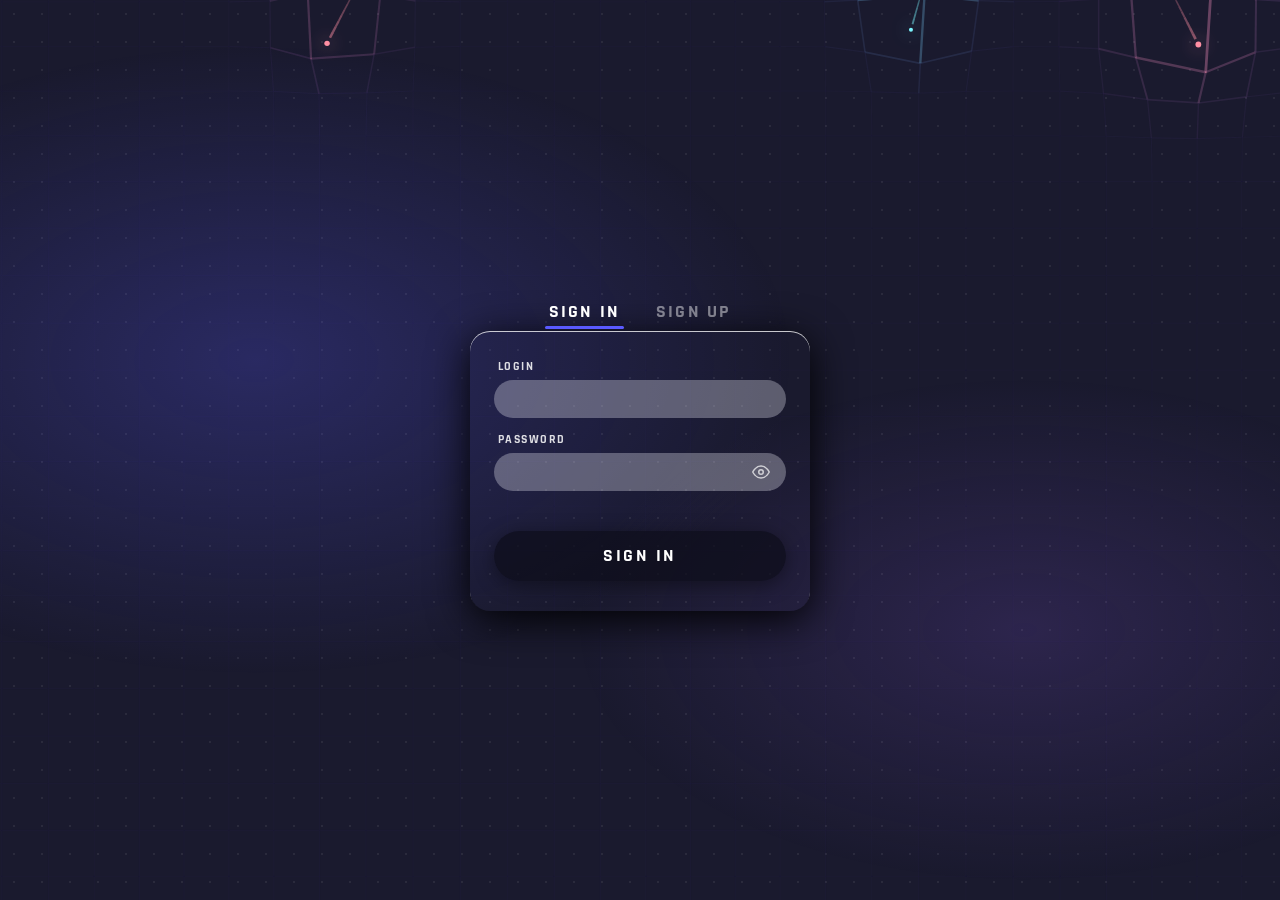
==== autorizate.html @ dbc45963 "releese" ====
<!DOCTYPE html>
<html lang="uk">
<head>
  <meta charset="UTF-8" />
  <meta name="viewport" content="width=device-width, initial-scale=1.0" />
  <title>School Table</title>
  <link rel="apple-touch-icon" href="icon.jpg">
  <link rel="stylesheet" href="Styles/Autorizate.css" />
  <link href="https://fonts.googleapis.com/css2?family=Rajdhani:wght@500;700&family=Nunito:wght@400;600;700&display=swap" rel="stylesheet" />
</head>
<body>

  <div class="bg-dots"></div>
  <div class="bg-glow"></div>

  <div class="auth-wrapper">

    <div class="tabs">
      <button class="tab active" id="tab-signin" onclick="switchTab('signin')">SIGN IN</button>
      <button class="tab" id="tab-signup" onclick="switchTab('signup')">SIGN UP</button>
    </div>

    <div class="card">

      <!-- SIGN IN -->
      <div class="form-panel active" id="panel-signin">
        <div class="field-group">
          <label class="field-label">LOGIN</label>
          <input type="text" class="field-input" id="si-username" autocomplete="username" />
        </div>
        <div class="field-group">
          <label class="field-label">PASSWORD</label>
          <div class="input-wrapper">
            <input type="password" class="field-input" id="si-password" autocomplete="current-password" />
            <button class="eye-btn" type="button" onclick="togglePassword('si-password', this)" tabindex="-1" aria-label="Показати пароль">
              <svg viewBox="0 0 24 24" fill="none" stroke="currentColor" stroke-width="2" stroke-linecap="round" stroke-linejoin="round">
                <path d="M1 12s4-8 11-8 11 8 11 8-4 8-11 8-11-8-11-8z"/><circle cx="12" cy="12" r="3"/>
              </svg>
            </button>
          </div>
        </div>
        <div class="spacer"></div>
        <button class="submit-btn" onclick="handleSignIn()">SIGN IN</button>
      </div>

      <!-- SIGN UP -->
      <div class="form-panel" id="panel-signup">
        <div class="field-group">
          <label class="field-label">NICKNAME</label>
          <input type="text" class="field-input" id="su-nickname" autocomplete="nickname" placeholder="Як вас бачитимуть" />
        </div>

        <div class="field-group">
          <label class="field-label">LOGIN</label>
          <input type="text" class="field-input" id="su-username" autocomplete="username" placeholder="Для входу" />
        </div>

        <div class="field-group">
          <label class="field-label">PASSWORD</label>
          <div class="input-wrapper">
            <input type="password" class="field-input" id="su-password" autocomplete="new-password" />
            <button class="eye-btn" type="button" onclick="togglePassword('su-password', this)" tabindex="-1" aria-label="Показати пароль">
              <svg viewBox="0 0 24 24" fill="none" stroke="currentColor" stroke-width="2" stroke-linecap="round" stroke-linejoin="round">
                <path d="M1 12s4-8 11-8 11 8 11 8-4 8-11 8-11-8-11-8z"/><circle cx="12" cy="12" r="3"/>
              </svg>
            </button>
          </div>
        </div>

        <div class="field-group">
          <label class="field-label">REPEAT PASSWORD</label>
          <div class="input-wrapper">
            <input type="password" class="field-input" id="su-repeat" autocomplete="new-password" />
            <button class="eye-btn" type="button" onclick="togglePassword('su-repeat', this)" tabindex="-1" aria-label="Показати пароль">
              <svg viewBox="0 0 24 24" fill="none" stroke="currentColor" stroke-width="2" stroke-linecap="round" stroke-linejoin="round">
                <path d="M1 12s4-8 11-8 11 8 11 8-4 8-11 8-11-8-11-8z"/><circle cx="12" cy="12" r="3"/>
              </svg>
            </button>
          </div>
        </div>

        <button class="submit-btn" onclick="handleSignUp()">SIGN UP</button>
      </div>

    </div>

    <div class="toast" id="toast"></div>

  </div>

  <script src="Js/tablesJs/config.js"></script>
  <script src="Js/Autorizate/Autorizate.js"></script>
  <script src="Js/Effects/Effect.js"></script>
</body>
</html>
---- Styles/Autorizate.css ----
/* ── RESET & BASE ── */
*, *::before, *::after { box-sizing: border-box; margin: 0; padding: 0; }

:root {
  --bg:        #1a1a2e;
  --surface:   #5252b8;
  --card:      #252560;
  --input-bg:  #d8d8e45b;
  --accent:    #5a5aff;
  --tab-dim:   rgba(255,255,255,0.45);
  --tab-act:   #ffffff;
  --btn-bg:    #0d0d1ab6;
  --btn-text:  #ffffff;
  --label:     rgba(255,255,255,0.85);
  --radius-card: 20px;
  --radius-input: 50px;
  --radius-btn:   50px;
  --font-head: 'Rajdhani', sans-serif;
  --font-body: 'Nunito', sans-serif;
  --transition: 0.35s cubic-bezier(0.4, 0, 0.2, 1);
}

body {
  min-height: 100vh;
  display: flex;
  align-items: center;
  justify-content: center;
  background: var(--bg);
  font-family: var(--font-body);
  overflow: hidden;
  position: relative;
}

/* ── BACKGROUND ── */
.bg-dots {
  position: fixed; inset: 0; z-index: 0;
  background-image: radial-gradient(circle, rgba(255,255,255,0.07) 1px, transparent 1px);
  background-size: 28px 28px;
  pointer-events: none;
}

.bg-glow {
  position: fixed; inset: 0; z-index: 0;
  background:
    radial-gradient(ellipse 60% 50% at 20% 40%, rgba(90,90,255,0.25) 0%, transparent 70%),
    radial-gradient(ellipse 50% 40% at 80% 70%, rgba(120,80,200,0.2) 0%, transparent 70%);
  pointer-events: none;
}

/* ── WRAPPER ── */
.auth-wrapper {
  position: relative;
  z-index: 1;
  display: flex;
  flex-direction: column;
  align-items: center;
  gap: 0;
  width: 340px;
}

/* ── TABS ── */
.tabs {
  display: flex;
  gap: 28px;
  margin-bottom: -2px;
  padding: 0 8px;
  position: relative;
  z-index: 2;
}

.tab {
  background: none;
  border: none;
  cursor: pointer;
  font-family: var(--font-head);
  font-size: 1.15rem;
  font-weight: 700;
  letter-spacing: 0.12em;
  color: var(--tab-dim);
  padding: 10px 4px;
  position: relative;
  transition: color var(--transition);
  outline: none;
}

.tab::after {
  content: '';
  position: absolute;
  bottom: 4px; left: 0; right: 0;
  height: 2.5px;
  background: var(--accent);
  border-radius: 2px;
  transform: scaleX(0);
  transition: transform var(--transition);
}

.tab.active {
  color: var(--tab-act);
}

.tab.active::after {
  transform: scaleX(1);
}

.tab:hover:not(.active) {
  color: rgba(255,255,255,0.7);
}

/* ── CARD ── */
.card {
  width: 100%;
  border-radius: var(--radius-card);
  padding: 28px 24px 24px;
  box-shadow:
    0 8px 40px rgba(0, 0, 0, 0.959),
    inset 0 1px 0 rgba(255, 255, 255, 0.76);
  position: relative;
  overflow: hidden;
  min-height: 280px;
}

/* ── FORM PANELS ── */
.form-panel {
  display: none;
  flex-direction: column;
  gap: 0;
  animation: fadeSlideIn 0.38s cubic-bezier(0.4,0,0.2,1) forwards;
}

.form-panel.active {
  display: flex;
}

@keyframes fadeSlideIn {
  from { opacity: 0; transform: translateY(12px); }
  to   { opacity: 1; transform: translateY(0); }
}

/* ── FIELD GROUP ── */
.field-group {
  display: flex;
  flex-direction: column;
  gap: 6px;
  margin-bottom: 14px;
}

.field-label {
  font-family: var(--font-head);
  font-size: 0.72rem;
  font-weight: 700;
  letter-spacing: 0.13em;
  color: var(--label);
  padding-left: 4px;
}

.field-input {
  background: var(--input-bg);
  border: none;
  border-radius: var(--radius-input);
  height: 38px;
  padding: 0 18px;
  font-family: var(--font-body);
  font-size: 0.9rem;
  color: #1a1a3a;
  outline: none;
  transition: background var(--transition), box-shadow var(--transition);
  width: 100%;
}

.field-input::placeholder {
  color: rgba(26, 26, 58, 0);
}

.field-input:focus {
  background: #adadd8;
  box-shadow: 0 0 0 3px rgba(90,90,255,0.35);
}

/* ── PASSWORD WRAPPER ── */
.input-wrapper {
  position: relative;
  display: flex;
  align-items: center;
}

.input-wrapper .field-input {
  padding-right: 44px;
}

.eye-btn {
  position: absolute;
  right: 12px;
  background: none;
  border: none;
  cursor: pointer;
  padding: 4px;
  display: flex;
  align-items: center;
  justify-content: center;
  color: rgba(255,255,255,0.7);
  transition: color 0.2s;
  outline: none;
}

.eye-btn:hover {
  color: rgba(255,255,255,1);
}

.eye-btn svg {
  width: 18px;
  height: 18px;
  pointer-events: none;
}

/* ── SPACER (for sign-in extra space) ── */
.spacer { height: 20px; }

/* ── SUBMIT BUTTON ── */
.submit-btn {
  width: 100%;
  height: 50px;
  background: var(--btn-bg);
  color: var(--btn-text);
  border: none;
  border-radius: var(--radius-btn);
  font-family: var(--font-head);
  font-size: 1.1rem;
  font-weight: 700;
  letter-spacing: 0.14em;
  cursor: pointer;
  margin-top: 6px;
  position: relative;
  overflow: hidden;
  transition: transform 0.15s, box-shadow 0.15s;
  box-shadow: 0 4px 20px rgba(0,0,0,0.4);
}

.submit-btn::before {
  content: '';
  position: absolute;
  inset: 0;
  background: linear-gradient(90deg, transparent 0%, rgba(255,255,255,0.08) 50%, transparent 100%);
  transform: translateX(-100%);
  transition: transform 0.5s ease;
}

.submit-btn:hover::before {
  transform: translateX(100%);
}

.submit-btn:hover {
  transform: translateY(-2px);
  box-shadow: 0 8px 28px rgba(0,0,0,0.5);
}

.submit-btn:active {
  transform: translateY(0);
  box-shadow: 0 2px 10px rgba(0,0,0,0.4);
}

/* ── TOAST ── */
.toast {
  position: fixed;
  bottom: 32px;
  left: 50%;
  transform: translateX(-50%) translateY(20px);
  background: rgba(20,20,50,0.95);
  color: #fff;
  font-family: var(--font-body);
  font-size: 0.88rem;
  padding: 10px 22px;
  border-radius: 50px;
  border: 1px solid rgba(90,90,255,0.4);
  box-shadow: 0 4px 20px rgba(0,0,0,0.4);
  opacity: 0;
  pointer-events: none;
  transition: opacity 0.3s, transform 0.3s;
  z-index: 100;
  white-space: nowrap;
}

.toast.show {
  opacity: 1;
  transform: translateX(-50%) translateY(0);
}

.toast.success { border-color: rgba(80,220,120,0.5); }
.toast.error   { border-color: rgba(255,80,80,0.5); }

.verify-timer {
  font-family: var(--font-head);
  font-size: 1.6rem;
  font-weight: 700;
  color: #ffffff;
  font-style: italic;
}

.verify-text {
  font-family: var(--font-head);
  font-size: 1rem;
  color: #ffffff;
  font-style: italic;
  text-align: center;
  margin-bottom: 16px;
}

.resend-btn {
  background: none;
  border: none;
  color: #ffffff;
  font-family: var(--font-head);
  font-size: 1rem;
  font-style: italic;
  cursor: pointer;
  padding: 4px;
}

.resend-btn:hover {
  text-decoration: underline;
}

.errorfield{
  border: 2px solid red;
  border-color: red;
}

.su-repeat{
  border: 2px solid red;
  border-color: red;
}
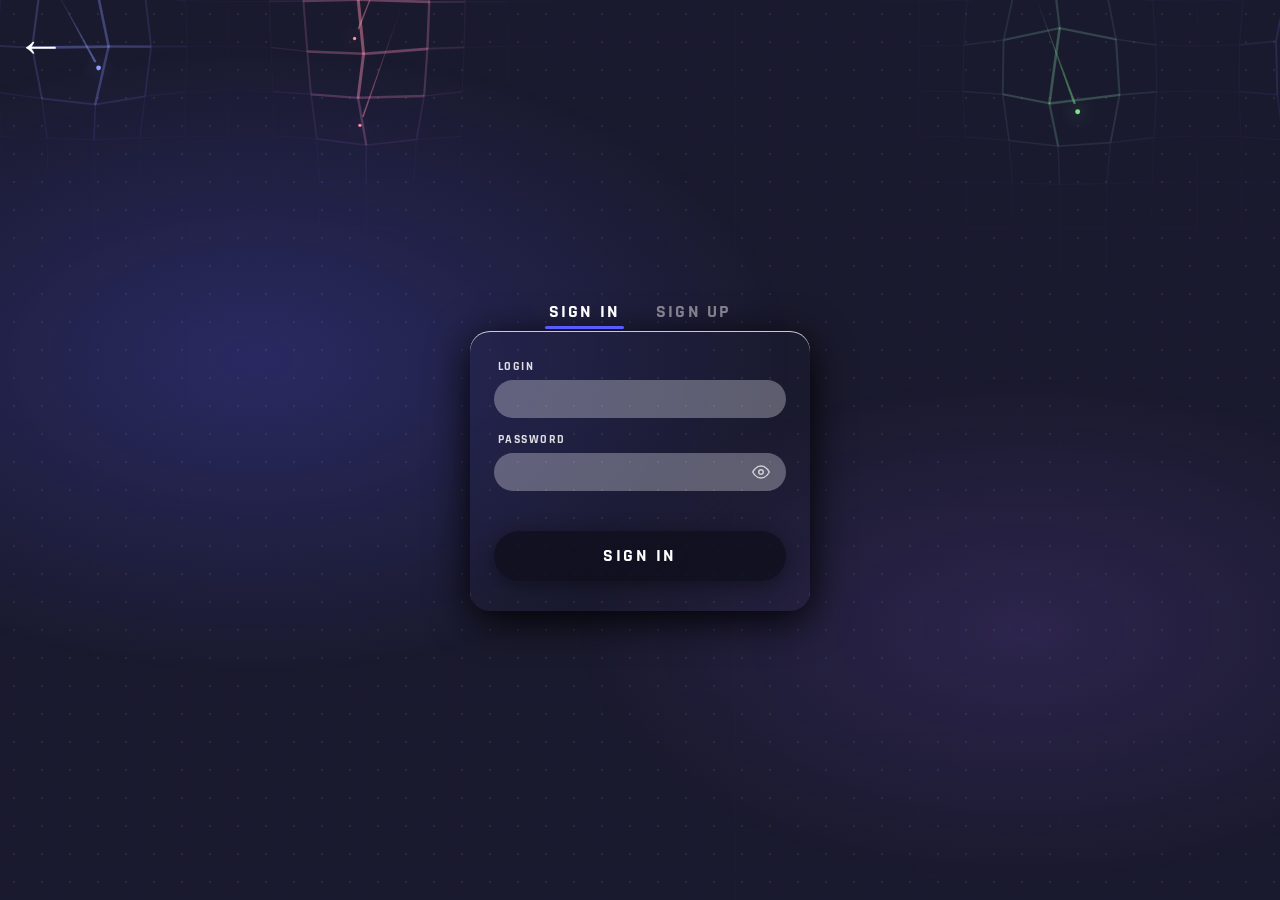
==== commit 03b71c7c: "refactor: clean up code and make authorization optional" ====
--- a/autorizate.html
+++ b/autorizate.html
@@ -7,8 +7,11 @@
   <link rel="apple-touch-icon" href="icon.jpg">
   <link rel="stylesheet" href="Styles/Autorizate.css" />
   <link href="https://fonts.googleapis.com/css2?family=Rajdhani:wght@500;700&family=Nunito:wght@400;600;700&display=swap" rel="stylesheet" />
+  <link rel="icon" href="assets/icon.jpg" type="image/jpg">
 </head>
 <body>
+  <button id="backBtn" class="back-btn" onclick="handleBack()" aria-label="Назад">←</button>
+
 
   <div class="bg-dots"></div>
   <div class="bg-glow"></div>
--- a/Styles/Autorizate.css
+++ b/Styles/Autorizate.css
@@ -327,4 +327,19 @@
 .su-repeat{
   border: 2px solid red;
   border-color: red;
-}+}
+#backBtn{
+  position: absolute;
+  top: 16px;
+  left: 16px;
+  background: none;
+  border: none;
+  color: #ffffff;
+  font-size: 1.5rem;
+  cursor: pointer;
+  font-size:50px
+}
+#backBtn:hover{
+  text-decoration: underline;
+  text-decoration-color: rgb(252, 252, 252);
+}
